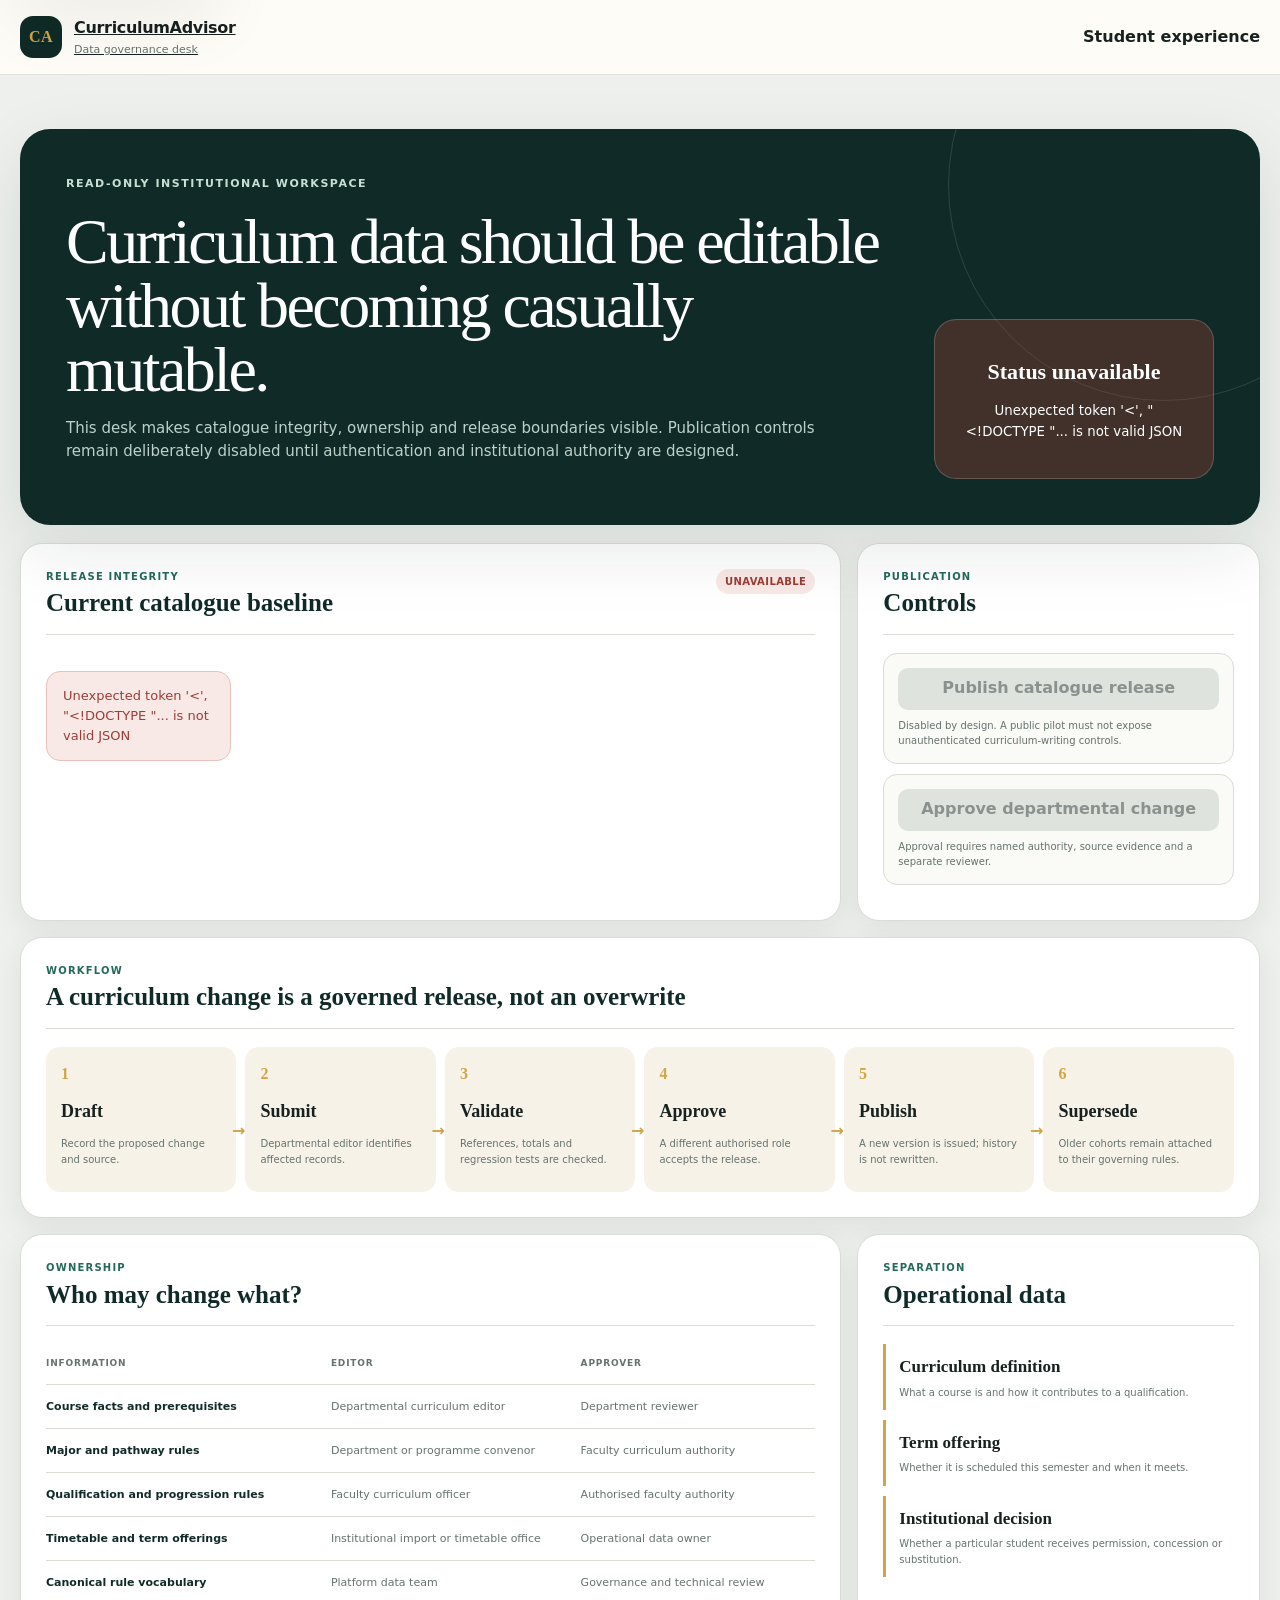
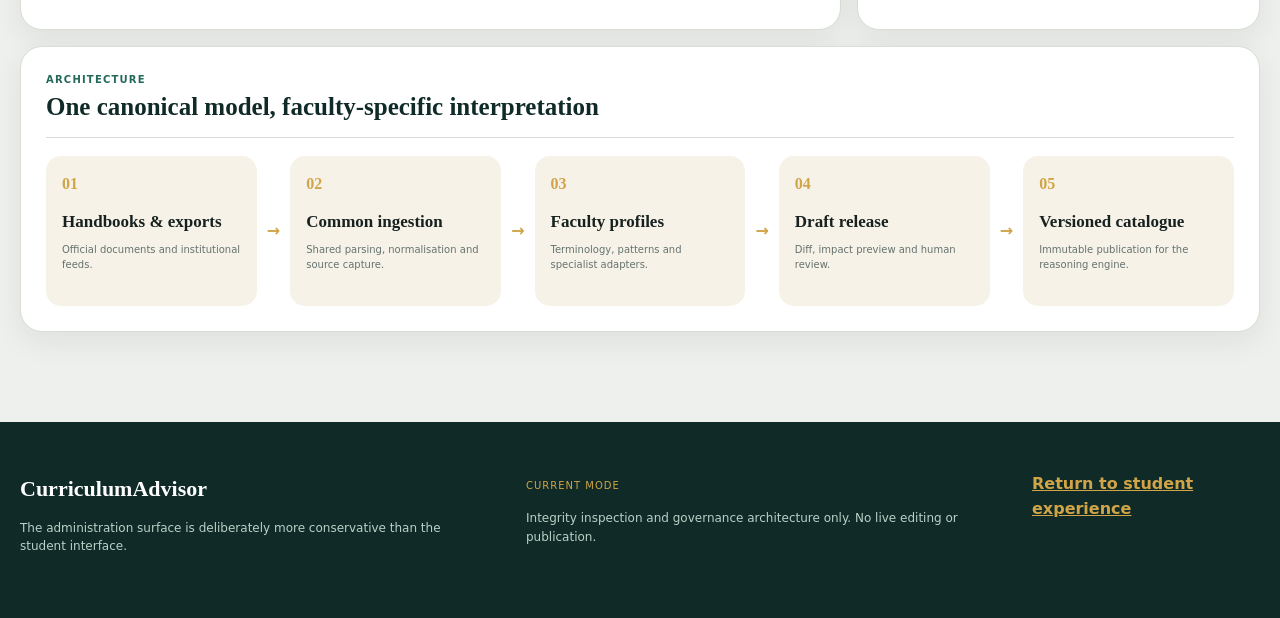
==== static/admin.html @ 403d2185 "Add CurriculumAdvisor redesign" ====
<!doctype html>
<html lang="en">
<head>
  <meta charset="utf-8">
  <meta name="viewport" content="width=device-width, initial-scale=1">
  <meta name="description" content="Read-only CurriculumAdvisor catalogue governance and release integrity desk.">
  <meta name="theme-color" content="#102b27">
  <title>CurriculumAdvisor · Data governance desk</title>
  <link rel="stylesheet" href="/static/app.css">
  <link rel="stylesheet" href="/static/admin.css">
  <script src="/static/admin.js" defer></script>
</head>
<body class="admin-body">
  <a class="skip-link" href="#adminMain">Skip to main content</a>
  <header class="site-header">
    <div class="shell header-inner">
      <a class="brand" href="/">
        <span class="brand-symbol" aria-hidden="true">CA</span>
        <span><strong>CurriculumAdvisor</strong><small>Data governance desk</small></span>
      </a>
      <nav class="header-actions"><a class="admin-link no-border" href="/">Student experience</a></nav>
    </div>
  </header>

  <main id="adminMain" class="admin-main shell">
    <section class="admin-hero">
      <div>
        <p class="kicker">Read-only institutional workspace</p>
        <h1>Curriculum data should be editable without becoming casually mutable.</h1>
        <p>This desk makes catalogue integrity, ownership and release boundaries visible. Publication controls remain deliberately disabled until authentication and institutional authority are designed.</p>
      </div>
      <div class="release-seal" id="releaseSeal"><span class="spinner large"></span><strong>Checking baseline</strong></div>
    </section>

    <section class="admin-grid">
      <article class="admin-card span-2">
        <div class="admin-card-heading"><div><span>Release integrity</span><h2>Current catalogue baseline</h2></div><span class="badge provisional" id="integrityBadge">Checking</span></div>
        <div id="releaseMetrics" class="release-metrics"><div class="admin-loading"><span class="spinner"></span> Verifying all catalogue files…</div></div>
        <div id="integrityDetail"></div>
      </article>

      <article class="admin-card">
        <div class="admin-card-heading"><div><span>Publication</span><h2>Controls</h2></div></div>
        <div class="disabled-control"><button type="button" disabled>Publish catalogue release</button><p>Disabled by design. A public pilot must not expose unauthenticated curriculum-writing controls.</p></div>
        <div class="disabled-control"><button type="button" disabled>Approve departmental change</button><p>Approval requires named authority, source evidence and a separate reviewer.</p></div>
      </article>

      <article class="admin-card span-3">
        <div class="admin-card-heading"><div><span>Workflow</span><h2>A curriculum change is a governed release, not an overwrite</h2></div></div>
        <ol class="release-flow" id="releaseFlow">
          <li><span>1</span><strong>Draft</strong><p>Record the proposed change and source.</p></li>
          <li><span>2</span><strong>Submit</strong><p>Departmental editor identifies affected records.</p></li>
          <li><span>3</span><strong>Validate</strong><p>References, totals and regression tests are checked.</p></li>
          <li><span>4</span><strong>Approve</strong><p>A different authorised role accepts the release.</p></li>
          <li><span>5</span><strong>Publish</strong><p>A new version is issued; history is not rewritten.</p></li>
          <li><span>6</span><strong>Supersede</strong><p>Older cohorts remain attached to their governing rules.</p></li>
        </ol>
      </article>

      <article class="admin-card span-2">
        <div class="admin-card-heading"><div><span>Ownership</span><h2>Who may change what?</h2></div></div>
        <div class="ownership-table" role="table" aria-label="Curriculum data ownership">
          <div class="ownership-row heading" role="row"><span>Information</span><span>Editor</span><span>Approver</span></div>
          <div class="ownership-row" role="row"><strong>Course facts and prerequisites</strong><span>Departmental curriculum editor</span><span>Department reviewer</span></div>
          <div class="ownership-row" role="row"><strong>Major and pathway rules</strong><span>Department or programme convenor</span><span>Faculty curriculum authority</span></div>
          <div class="ownership-row" role="row"><strong>Qualification and progression rules</strong><span>Faculty curriculum officer</span><span>Authorised faculty authority</span></div>
          <div class="ownership-row" role="row"><strong>Timetable and term offerings</strong><span>Institutional import or timetable office</span><span>Operational data owner</span></div>
          <div class="ownership-row" role="row"><strong>Canonical rule vocabulary</strong><span>Platform data team</span><span>Governance and technical review</span></div>
        </div>
      </article>

      <article class="admin-card">
        <div class="admin-card-heading"><div><span>Separation</span><h2>Operational data</h2></div></div>
        <div class="boundary-stack">
          <div><strong>Curriculum definition</strong><p>What a course is and how it contributes to a qualification.</p></div>
          <div><strong>Term offering</strong><p>Whether it is scheduled this semester and when it meets.</p></div>
          <div><strong>Institutional decision</strong><p>Whether a particular student receives permission, concession or substitution.</p></div>
        </div>
      </article>

      <article class="admin-card span-3">
        <div class="admin-card-heading"><div><span>Architecture</span><h2>One canonical model, faculty-specific interpretation</h2></div></div>
        <div class="architecture-line">
          <div><span>01</span><strong>Handbooks & exports</strong><p>Official documents and institutional feeds.</p></div><b>→</b>
          <div><span>02</span><strong>Common ingestion</strong><p>Shared parsing, normalisation and source capture.</p></div><b>→</b>
          <div><span>03</span><strong>Faculty profiles</strong><p>Terminology, patterns and specialist adapters.</p></div><b>→</b>
          <div><span>04</span><strong>Draft release</strong><p>Diff, impact preview and human review.</p></div><b>→</b>
          <div><span>05</span><strong>Versioned catalogue</strong><p>Immutable publication for the reasoning engine.</p></div>
        </div>
      </article>
    </section>
  </main>

  <footer class="site-footer"><div class="shell footer-grid"><div><strong>CurriculumAdvisor</strong><p>The administration surface is deliberately more conservative than the student interface.</p></div><div><span>Current mode</span><p>Integrity inspection and governance architecture only. No live editing or publication.</p></div><div><a href="/">Return to student experience</a></div></div></footer>
</body>
</html>
---- static/app.css ----
:root{
  --forest:#102b27;
  --forest-2:#17483d;
  --forest-3:#24695a;
  --cream:#f6f2e8;
  --paper:#fffdf8;
  --ink:#17211f;
  --muted:#65726e;
  --line:#d9ddd6;
  --line-dark:#bdc6bd;
  --gold:#d0a447;
  --gold-soft:#f3e8c8;
  --sage:#dcebe4;
  --blue:#2c6172;
  --blue-soft:#e6f0f3;
  --red:#9c3d36;
  --red-soft:#f8e9e6;
  --amber:#8b5b08;
  --amber-soft:#fbf0d7;
  --green:#206348;
  --green-soft:#e5f2eb;
  --shadow:0 24px 70px rgba(23,33,31,.10);
  --shadow-soft:0 10px 30px rgba(23,33,31,.07);
  --radius:22px;
  --radius-sm:14px;
  --serif:"Iowan Old Style","Palatino Linotype",Palatino,Georgia,serif;
  --sans:Inter,ui-sans-serif,system-ui,-apple-system,BlinkMacSystemFont,"Segoe UI",sans-serif;
}
*{box-sizing:border-box}
html{scroll-behavior:smooth}
body{margin:0;background:var(--paper);color:var(--ink);font-family:var(--sans);line-height:1.55;-webkit-font-smoothing:antialiased}
button,input,select{font:inherit}
button{color:inherit}
a{color:inherit}
.hidden{display:none!important}
.sr-only{position:absolute!important;width:1px!important;height:1px!important;padding:0!important;margin:-1px!important;overflow:hidden!important;clip:rect(0,0,0,0)!important;white-space:nowrap!important;border:0!important}
.skip-link{position:fixed;left:16px;top:-60px;z-index:200;background:white;padding:12px 16px;border-radius:10px;box-shadow:var(--shadow)}
.skip-link:focus{top:16px}
.shell{width:min(1240px,calc(100% - 40px));margin-inline:auto}
.site-header{position:sticky;top:0;z-index:80;background:rgba(255,253,248,.93);backdrop-filter:blur(18px);border-bottom:1px solid rgba(217,221,214,.82)}
.header-inner{min-height:74px;display:flex;align-items:center;justify-content:space-between;gap:24px}
.brand{display:flex;align-items:center;gap:12px;border:0;background:none;padding:0;text-align:left;cursor:pointer}
.brand-symbol{width:42px;height:42px;border-radius:13px;background:var(--forest);color:var(--gold);display:grid;place-items:center;font-family:var(--serif);font-weight:800;letter-spacing:.03em}
.brand strong{display:block;font-size:16px;letter-spacing:-.02em}.brand small{display:block;color:var(--muted);font-size:11px;margin-top:1px}
.header-actions{display:flex;align-items:center;gap:12px}.text-button{border:0;background:none;padding:8px 6px;font-weight:650;cursor:pointer}.text-button:hover{text-decoration:underline;text-underline-offset:4px}.admin-link{font-weight:700;text-decoration:none;border-left:1px solid var(--line);padding-left:16px}.admin-link:hover{color:var(--forest-3)}
.status-button{border:1px solid var(--line);background:white;border-radius:999px;padding:8px 12px;display:flex;align-items:center;gap:8px;font-size:12px;font-weight:700;cursor:pointer}.status-dot{width:8px;height:8px;border-radius:50%;background:var(--amber);box-shadow:0 0 0 4px var(--amber-soft)}.status-button.ready .status-dot{background:var(--green);box-shadow:0 0 0 4px var(--green-soft)}.status-button.failed .status-dot{background:var(--red);box-shadow:0 0 0 4px var(--red-soft)}
.hero-grid{display:grid;grid-template-columns:minmax(0,1.25fr) minmax(340px,.75fr);gap:64px;align-items:center;padding-top:88px;padding-bottom:92px}
.kicker{text-transform:uppercase;letter-spacing:.14em;font-size:11px;font-weight:800;color:#c9dfd6;margin:0 0 18px}.kicker.dark{color:var(--forest-3)}
.hero-copy h1{font-family:var(--serif);font-size:clamp(48px,6.1vw,82px);font-weight:500;line-height:.98;letter-spacing:-.045em;margin:0;max-width:850px;color:var(--forest)}
.hero-lead{font-size:19px;line-height:1.65;color:#46534f;max-width:760px;margin:30px 0 0}
.hero-actions{display:flex;align-items:center;gap:14px;margin-top:34px;flex-wrap:wrap}.primary-action,.secondary-action{display:inline-flex;align-items:center;justify-content:center;min-height:48px;border-radius:999px;padding:0 22px;font-weight:760;text-decoration:none;cursor:pointer;transition:transform .18s ease,box-shadow .18s ease,background .18s ease}.primary-action{border:1px solid var(--forest);background:var(--forest);color:white;box-shadow:0 12px 30px rgba(16,43,39,.16)}.primary-action:hover{background:var(--forest-2);transform:translateY(-1px)}.primary-action:disabled{opacity:.45;cursor:not-allowed;transform:none}.secondary-action{border:1px solid var(--line-dark);background:transparent}.secondary-action:hover{background:white;box-shadow:var(--shadow-soft)}.button{min-height:44px}.compact{min-height:38px;padding-inline:16px;font-size:13px}
.privacy-line{display:flex;gap:10px;align-items:center;color:var(--muted);font-size:13px;margin-top:24px}
.hero-argument{background:var(--forest);color:white;border-radius:32px;padding:34px;box-shadow:0 30px 80px rgba(16,43,39,.20);position:relative;overflow:hidden}.hero-argument:after{content:"";position:absolute;width:220px;height:220px;border:1px solid rgba(255,255,255,.12);border-radius:50%;right:-100px;top:-90px}.argument-label{font-size:11px;text-transform:uppercase;letter-spacing:.15em;color:#a9c7bd;font-weight:800;margin:0 0 8px}.decision-lenses{list-style:none;padding:0;margin:0}.decision-lenses li{display:grid;grid-template-columns:42px 1fr;gap:16px;padding:23px 0;border-top:1px solid rgba(255,255,255,.13)}.decision-lenses li:first-child{border-top:0}.decision-lenses>li>span{font-family:var(--serif);font-size:19px;color:var(--gold)}.decision-lenses strong{font-family:var(--serif);font-size:23px;font-weight:500}.decision-lenses p{margin:5px 0 0;color:#bdd0ca;font-size:14px}
.trust-band{background:var(--cream);border-block:1px solid #e5dfd1}.trust-grid{display:grid;grid-template-columns:repeat(3,1fr)}.trust-grid article{padding:30px 32px;border-left:1px solid #ddd5c4}.trust-grid article:first-child{border-left:0}.trust-grid span{display:block;color:var(--forest-3);font-size:10px;text-transform:uppercase;letter-spacing:.13em;font-weight:850}.trust-grid strong{display:block;margin-top:7px;font-family:var(--serif);font-size:20px;font-weight:600}.trust-grid p{color:var(--muted);font-size:13px;margin:7px 0 0}
.faculty-section{padding-top:96px;padding-bottom:100px}.section-heading{display:grid;grid-template-columns:1.1fr .65fr;gap:60px;align-items:end;margin-bottom:38px}.section-heading h2,.principle-copy h2{font-family:var(--serif);font-size:clamp(36px,4.2vw,58px);line-height:1.08;letter-spacing:-.035em;font-weight:500;margin:0;color:var(--forest)}.section-heading>p{color:var(--muted);font-size:16px;margin:0 0 5px}
.faculty-grid{display:grid;grid-template-columns:repeat(3,1fr);gap:16px}.faculty-card{min-height:250px;border:1px solid var(--line);background:white;border-radius:var(--radius);padding:26px;text-align:left;display:flex;flex-direction:column;justify-content:space-between;cursor:pointer;transition:transform .2s ease,border-color .2s ease,box-shadow .2s ease;position:relative;overflow:hidden}.faculty-card:hover{transform:translateY(-4px);border-color:#a9b8ad;box-shadow:var(--shadow)}.faculty-card:after{content:"↗";position:absolute;right:24px;top:22px;color:var(--forest-3);font-size:18px}.faculty-index{font-family:var(--serif);font-size:14px;color:var(--gold);font-weight:700}.faculty-card h3{font-family:var(--serif);font-size:27px;line-height:1.05;font-weight:550;margin:40px 0 10px;color:var(--forest);max-width:85%}.faculty-card p{color:var(--muted);font-size:13px;margin:0}.faculty-meta{display:flex;gap:8px;align-items:center;margin-top:22px}.mini-badge{background:var(--sage);color:var(--forest-2);padding:5px 8px;border-radius:999px;font-size:10px;text-transform:uppercase;letter-spacing:.07em;font-weight:800}.loading-card{grid-column:1/-1;min-height:180px;display:flex;align-items:center;justify-content:center;gap:12px;border:1px dashed var(--line-dark);border-radius:var(--radius);color:var(--muted)}
.principle-section{border-top:1px solid var(--line);padding:80px 0 100px;display:grid;grid-template-columns:1.25fr .6fr;gap:80px;align-items:end}.principle-section>p{font-size:17px;color:var(--muted);margin:0}
.workspace-view{background:#f2f1eb;min-height:calc(100vh - 74px);padding:36px 0 72px}.workspace-shell{display:grid;grid-template-columns:300px minmax(0,1fr);gap:24px;align-items:start}.route-rail,.workspace-panel,.report-panel{background:white;border:1px solid var(--line);border-radius:26px;box-shadow:var(--shadow-soft)}.route-rail{padding:24px;position:sticky;top:98px}.back-link{border:0;background:none;padding:0;color:var(--forest-3);font-weight:750;cursor:pointer}.back-link:hover{text-decoration:underline;text-underline-offset:4px}.rail-faculty{display:flex;align-items:center;gap:12px;padding:24px 0;border-bottom:1px solid var(--line)}.rail-code{width:46px;height:46px;border-radius:14px;background:var(--forest);color:var(--gold);display:grid;place-items:center;font-size:11px;font-weight:850}.rail-faculty small{display:block;color:var(--muted);font-size:10px;text-transform:uppercase;letter-spacing:.1em}.rail-faculty strong{font-family:var(--serif);font-size:19px}.step-list{list-style:none;padding:22px 0;margin:0}.step-list li{display:grid;grid-template-columns:34px 1fr;gap:12px;position:relative;padding:10px 0 20px;color:#89928f}.step-list li:not(:last-child):after{content:"";position:absolute;left:16px;top:43px;bottom:-2px;width:1px;background:var(--line)}.step-list li>span{width:34px;height:34px;border:1px solid var(--line-dark);border-radius:50%;display:grid;place-items:center;font-size:12px;font-weight:800;background:white;position:relative;z-index:1}.step-list strong{display:block;font-size:13px}.step-list small{font-size:11px}.step-list li.active{color:var(--forest)}.step-list li.active>span{background:var(--forest);border-color:var(--forest);color:white}.step-list li.complete{color:var(--green)}.step-list li.complete>span{background:var(--green-soft);border-color:#a8ccb9;color:var(--green)}.rail-note{background:var(--cream);border-radius:16px;padding:16px}.rail-note strong{font-family:var(--serif);font-size:16px}.rail-note p{font-size:11px;color:var(--muted);margin:7px 0 0}
.workspace-panel,.report-panel{padding:38px;min-height:680px}.workspace-heading{display:flex;justify-content:space-between;gap:20px;align-items:start;border-bottom:1px solid var(--line);padding-bottom:28px;margin-bottom:32px}.workspace-heading h1{font-family:var(--serif);font-size:clamp(34px,4vw,50px);line-height:1.05;font-weight:500;letter-spacing:-.035em;margin:0;color:var(--forest);max-width:700px}.route-summary-button{border:1px solid var(--line);background:white;border-radius:999px;padding:9px 14px;font-size:12px;font-weight:750;cursor:pointer}.route-summary-button:hover{background:var(--cream)}
.field-grid{display:grid;grid-template-columns:repeat(2,minmax(0,1fr));gap:18px}.field{display:flex;flex-direction:column;gap:7px}.field-wide{grid-column:1/-1}.field>span{font-weight:750;font-size:13px}.field em{font-style:normal;color:var(--muted);font-weight:500}.field select,.field input{width:100%;min-height:50px;border:1px solid var(--line-dark);background:white;border-radius:12px;padding:0 14px;color:var(--ink);outline:none}.field select:focus,.field input:focus{border-color:var(--forest-3);box-shadow:0 0 0 4px rgba(36,105,90,.10)}.field small{color:var(--muted);font-size:11px}.programme-preview{margin-top:24px;border:1px solid var(--line);border-radius:20px;padding:22px;background:#fbfbf8}.empty-state{display:flex;gap:16px;align-items:center;color:var(--muted)}.empty-symbol{width:48px;height:48px;border-radius:14px;background:var(--sage);color:var(--forest);display:grid;place-items:center;font-size:22px}.empty-state strong{color:var(--ink)}.empty-state p{margin:4px 0 0;font-size:13px}.programme-card-head{display:flex;justify-content:space-between;gap:20px}.programme-card-head h3{font-family:var(--serif);font-size:26px;font-weight:550;margin:0;color:var(--forest)}.programme-card-head p{margin:6px 0 0;color:var(--muted);font-size:13px}.badge{display:inline-flex;align-items:center;justify-content:center;border-radius:999px;padding:5px 9px;font-size:10px;font-weight:850;letter-spacing:.04em;text-transform:uppercase;white-space:nowrap}.badge.verified,.badge.complete,.badge.eligible{background:var(--green-soft);color:var(--green)}.badge.provisional,.badge.requires_verification,.badge.unverified{background:var(--amber-soft);color:var(--amber)}.badge.not_eligible,.badge.incomplete,.badge.conflict,.badge.missing{background:var(--red-soft);color:var(--red)}.programme-metrics{display:grid;grid-template-columns:repeat(4,1fr);gap:10px;margin-top:20px}.programme-metrics div{border-left:2px solid var(--gold);padding-left:11px}.programme-metrics strong{display:block;font-size:17px}.programme-metrics span{font-size:10px;color:var(--muted)}.programme-notes{display:grid;grid-template-columns:repeat(3,1fr);gap:12px;margin-top:20px}.programme-notes article{background:white;border:1px solid var(--line);border-radius:14px;padding:14px}.programme-notes strong{display:block;font-size:11px;text-transform:uppercase;letter-spacing:.08em;color:var(--forest-3)}.programme-notes p{font-size:11px;color:var(--muted);margin:6px 0 0}.step-actions{display:flex;justify-content:space-between;align-items:center;gap:14px;margin-top:32px;padding-top:24px;border-top:1px solid var(--line)}
.intent-intro h2,.evidence-grid h2{font-family:var(--serif);font-size:32px;font-weight:500;margin:0;color:var(--forest)}.intent-intro p,.evidence-grid>div>p{color:var(--muted);margin:8px 0 24px}.message{border-radius:14px;padding:14px 16px;font-size:13px;margin:18px 0}.message.error{background:var(--red-soft);color:var(--red);border:1px solid #e9c2bc}.message.neutral{background:var(--blue-soft);color:var(--blue);border:1px solid #c6dce3}.message.success{background:var(--green-soft);color:var(--green);border:1px solid #bddcca}
.evidence-grid{display:grid;grid-template-columns:1fr .9fr;gap:36px;align-items:center}.evidence-rules{padding-left:19px;color:var(--muted);font-size:13px}.evidence-rules li{margin:7px 0}.upload-card{min-height:285px;border:1.5px dashed #9db4aa;border-radius:22px;background:#f8fbf8;display:flex;flex-direction:column;align-items:center;justify-content:center;text-align:center;padding:24px;cursor:pointer;transition:border-color .18s ease,background .18s ease,transform .18s ease}.upload-card:hover,.upload-card.drag{border-color:var(--forest-3);background:var(--sage);transform:translateY(-2px)}.upload-card input{position:absolute;width:1px;height:1px;opacity:0;pointer-events:none}.upload-mark{width:58px;height:58px;border-radius:18px;background:var(--forest);color:white;display:grid;place-items:center;font-size:26px;margin-bottom:18px}.upload-card strong{font-family:var(--serif);font-size:23px}.upload-card p{color:var(--muted);margin:4px 0 16px}.upload-card span{font-size:11px;color:var(--forest-3);font-weight:750;max-width:100%;overflow-wrap:anywhere}.analysis-progress{display:flex;align-items:center;gap:16px;background:var(--cream);border-radius:16px;padding:18px;margin-top:20px}.analysis-progress strong{display:block}.analysis-progress p{margin:3px 0 0;color:var(--muted);font-size:12px}.spinner{width:18px;height:18px;border-radius:50%;border:2px solid var(--line);border-top-color:var(--forest-3);display:inline-block;animation:spin .8s linear infinite}.spinner.large{width:30px;height:30px;border-width:3px}@keyframes spin{to{transform:rotate(360deg)}}
.report-panel{min-width:0}.report-toolbar{display:flex;justify-content:space-between;align-items:center;border-bottom:1px solid var(--line);padding-bottom:18px;margin-bottom:24px}.report-toolbar>div{display:flex;gap:10px;align-items:center}.report-hero{border-radius:24px;background:var(--forest);color:white;padding:34px;display:grid;grid-template-columns:1fr auto;gap:24px;align-items:end;position:relative;overflow:hidden}.report-hero:after{content:"";position:absolute;width:260px;height:260px;border:1px solid rgba(255,255,255,.11);border-radius:50%;right:-95px;top:-130px}.report-hero .badge{position:relative;z-index:1}.report-hero h1{font-family:var(--serif);font-size:clamp(38px,5vw,62px);font-weight:500;line-height:1;letter-spacing:-.04em;margin:18px 0 9px;position:relative;z-index:1}.report-hero p{color:#bed2ca;margin:0;position:relative;z-index:1}.report-score{text-align:right;position:relative;z-index:1}.report-score strong{font-family:var(--serif);font-size:52px;font-weight:500;color:var(--gold)}.report-score span{display:block;color:#bed2ca;font-size:11px;text-transform:uppercase;letter-spacing:.1em}.decision-grid{display:grid;grid-template-columns:repeat(3,1fr);gap:14px;margin:18px 0}.decision-card{border:1px solid var(--line);border-radius:18px;padding:20px;background:#fff}.decision-card>span{font-size:10px;text-transform:uppercase;letter-spacing:.12em;color:var(--forest-3);font-weight:850}.decision-card h2{font-family:var(--serif);font-size:23px;font-weight:550;line-height:1.1;margin:8px 0}.decision-card p{font-size:12px;color:var(--muted);margin:0}.decision-card.alert{background:var(--red-soft);border-color:#ebc9c4}.decision-card.caution{background:var(--amber-soft);border-color:#ead6a8}.decision-card.good{background:var(--green-soft);border-color:#c6dfd1}
.report-tabs{display:flex;gap:5px;overflow:auto;border-bottom:1px solid var(--line);margin-top:30px}.report-tab{border:0;background:none;padding:13px 15px;font-size:12px;font-weight:780;color:var(--muted);border-bottom:2px solid transparent;cursor:pointer;white-space:nowrap}.report-tab.active{color:var(--forest);border-bottom-color:var(--forest)}.report-section{padding:28px 0}.report-section-heading{display:flex;justify-content:space-between;align-items:end;gap:20px;margin-bottom:18px}.report-section-heading h2{font-family:var(--serif);font-size:31px;font-weight:500;margin:0;color:var(--forest)}.report-section-heading p{font-size:12px;color:var(--muted);max-width:430px;margin:0}.metric-grid{display:grid;grid-template-columns:repeat(4,1fr);gap:12px}.metric-card{border:1px solid var(--line);border-radius:17px;padding:18px}.metric-card strong{font-family:var(--serif);font-size:33px;font-weight:500;color:var(--forest)}.metric-card span{display:block;color:var(--muted);font-size:11px;margin-top:3px}.requirement-list{display:grid;gap:10px}.requirement-card{display:grid;grid-template-columns:40px minmax(0,1fr) auto;gap:14px;align-items:start;border:1px solid var(--line);border-radius:16px;padding:17px;background:white}.requirement-icon{width:36px;height:36px;border-radius:12px;background:var(--red-soft);color:var(--red);display:grid;place-items:center;font-weight:850}.requirement-card.complete .requirement-icon{background:var(--green-soft);color:var(--green)}.requirement-card h3{font-size:14px;margin:0}.requirement-card p{font-size:11px;color:var(--muted);margin:4px 0 9px}.progress-track{height:5px;background:#edf0ec;border-radius:999px;overflow:hidden}.progress-track i{display:block;height:100%;background:var(--forest-3);border-radius:999px}.major-grid,.course-grid{display:grid;grid-template-columns:repeat(2,minmax(0,1fr));gap:12px}.major-card,.course-card,.evidence-card{border:1px solid var(--line);border-radius:17px;padding:18px}.major-card-head,.course-card-head{display:flex;justify-content:space-between;gap:12px;align-items:start}.major-card h3,.course-card h3{font-family:var(--serif);font-size:21px;font-weight:550;margin:0;color:var(--forest)}.major-card ul{padding-left:17px;font-size:11px;color:var(--muted)}.course-code{font-weight:850;letter-spacing:.03em;color:var(--forest-3);font-size:12px}.course-card p{font-size:11px;color:var(--muted);margin:7px 0}.course-meta{display:flex;gap:7px;flex-wrap:wrap;margin-top:11px}.course-meta span{background:var(--cream);border-radius:999px;padding:5px 8px;font-size:10px}.filter-bar{display:grid;grid-template-columns:1fr 160px;gap:10px;margin-bottom:16px}.filter-bar input,.filter-bar select{min-height:43px;border:1px solid var(--line-dark);border-radius:11px;padding:0 12px;background:white}.notice-stack{display:grid;gap:10px}.notice-row{border-left:3px solid var(--amber);background:var(--amber-soft);padding:13px 15px;border-radius:0 12px 12px 0;font-size:12px;color:#65480d}.notice-row.info{border-color:var(--blue);background:var(--blue-soft);color:var(--blue)}.evidence-grid-report{display:grid;grid-template-columns:repeat(2,1fr);gap:12px}.evidence-card>span{font-size:10px;text-transform:uppercase;letter-spacing:.1em;color:var(--forest-3);font-weight:850}.evidence-card h3{font-family:var(--serif);font-size:20px;font-weight:550;margin:7px 0}.evidence-card p{font-size:11px;color:var(--muted)}.empty-report{border:1px dashed var(--line-dark);border-radius:16px;padding:30px;text-align:center;color:var(--muted)}
.modal{width:min(860px,calc(100% - 30px));border:0;border-radius:26px;padding:0;box-shadow:0 40px 100px rgba(0,0,0,.26);background:white}.modal::backdrop{background:rgba(8,25,22,.68);backdrop-filter:blur(4px)}.modal-shell{padding:34px;position:relative}.modal-shell h2{font-family:var(--serif);font-size:38px;font-weight:500;line-height:1.05;color:var(--forest);margin:0 0 24px}.modal-close{position:absolute;right:20px;top:18px;border:0;background:var(--cream);width:36px;height:36px;border-radius:50%;font-size:22px;cursor:pointer}.method-grid{display:grid;grid-template-columns:repeat(2,1fr);gap:12px}.method-grid article{border:1px solid var(--line);border-radius:16px;padding:18px}.method-grid span{color:var(--gold);font-family:var(--serif);font-weight:800}.method-grid strong{display:block;font-family:var(--serif);font-size:20px;margin-top:13px}.method-grid p{font-size:12px;color:var(--muted)}.trust-boundary-list{margin-top:18px;background:var(--cream);border-radius:16px;padding:18px}.trust-boundary-list div{display:flex;gap:10px;font-size:12px;padding:8px 0;border-top:1px solid #ded8ca}.trust-boundary-list div:first-child{border-top:0}.small-modal{width:min(560px,calc(100% - 30px))}.status-dialog-body{display:grid;gap:10px}.status-faculty{display:flex;justify-content:space-between;border-bottom:1px solid var(--line);padding:10px 0;font-size:12px}.status-faculty strong{color:var(--green)}
.site-footer{background:var(--forest);color:white;padding:50px 0}.footer-grid{display:grid;grid-template-columns:1fr 1fr .5fr;gap:50px}.footer-grid strong{font-family:var(--serif);font-size:22px;font-weight:550}.footer-grid p{font-size:12px;color:#bad0c8}.footer-grid span{font-size:10px;text-transform:uppercase;letter-spacing:.1em;color:var(--gold)}.footer-grid a{color:var(--gold);font-weight:750}
@media(max-width:1020px){.hero-grid{grid-template-columns:1fr;gap:36px}.hero-argument{max-width:720px}.faculty-grid{grid-template-columns:repeat(2,1fr)}.workspace-shell{grid-template-columns:1fr}.route-rail{position:static}.step-list{display:grid;grid-template-columns:repeat(4,1fr);gap:8px}.step-list li{display:block;padding:0}.step-list li:after{display:none}.step-list li>span{margin-bottom:7px}.rail-note{display:none}.decision-grid{grid-template-columns:1fr}.metric-grid{grid-template-columns:repeat(2,1fr)}}
@media(max-width:720px){.shell{width:min(100% - 24px,1240px)}.header-actions .text-button,.admin-link{display:none}.hero-grid{padding-top:55px;padding-bottom:60px}.hero-copy h1{font-size:47px}.hero-lead{font-size:16px}.trust-grid{grid-template-columns:1fr}.trust-grid article{border-left:0;border-top:1px solid #ddd5c4;padding-inline:0}.trust-grid article:first-child{border-top:0}.faculty-section{padding-block:65px}.section-heading,.principle-section{grid-template-columns:1fr;gap:24px}.faculty-grid{grid-template-columns:1fr}.workspace-view{padding-top:14px}.workspace-shell{width:100%}.route-rail,.workspace-panel,.report-panel{border-radius:0;border-inline:0}.route-rail{padding:18px 16px}.rail-faculty{padding:15px 0}.step-list{grid-template-columns:repeat(4,minmax(70px,1fr));overflow:auto}.step-list small{display:none}.workspace-panel,.report-panel{padding:24px 16px;min-height:0}.workspace-heading{display:block}.route-summary-button{margin-top:16px}.field-grid,.evidence-grid,.programme-notes,.method-grid,.major-grid,.course-grid,.evidence-grid-report{grid-template-columns:1fr}.programme-metrics{grid-template-columns:repeat(2,1fr)}.step-actions{align-items:stretch}.step-actions .button{flex:1}.report-hero{grid-template-columns:1fr}.report-score{text-align:left}.metric-grid{grid-template-columns:repeat(2,1fr)}.requirement-card{grid-template-columns:36px 1fr}.requirement-card>.badge{grid-column:2;justify-self:start}.filter-bar{grid-template-columns:1fr}.footer-grid{grid-template-columns:1fr;gap:20px}.modal-shell{padding:28px 20px}.modal-shell h2{font-size:31px}}
@media print{.site-header,.site-footer,.route-rail,.report-toolbar,.report-tabs{display:none!important}.workspace-view{background:white;padding:0}.workspace-shell{display:block;width:100%}.report-panel{border:0;box-shadow:none;padding:0}.report-section{display:block!important}.report-hero{print-color-adjust:exact;-webkit-print-color-adjust:exact}.badge,.decision-card,.notice-row{print-color-adjust:exact;-webkit-print-color-adjust:exact}}
---- static/admin.css ----
.admin-body{background:#edf0ec}.admin-main{padding:54px 0 90px}.no-border{border-left:0}.admin-hero{background:var(--forest);color:white;border-radius:30px;padding:46px;display:grid;grid-template-columns:1fr 280px;gap:40px;align-items:end;box-shadow:var(--shadow);position:relative;overflow:hidden}.admin-hero:after{content:"";position:absolute;right:-120px;top:-160px;width:430px;height:430px;border:1px solid rgba(255,255,255,.12);border-radius:50%}.admin-hero h1{font-family:var(--serif);font-size:clamp(43px,5vw,68px);font-weight:500;line-height:1;letter-spacing:-.04em;margin:0;max-width:900px}.admin-hero p:last-child{max-width:760px;color:#bdd1ca;font-size:15px}.release-seal{position:relative;z-index:1;border:1px solid rgba(255,255,255,.19);background:rgba(255,255,255,.07);border-radius:22px;padding:24px;min-height:160px;display:flex;flex-direction:column;align-items:center;justify-content:center;text-align:center;gap:12px}.release-seal strong{font-family:var(--serif);font-size:22px}.release-seal.ok{background:rgba(32,99,72,.42)}.release-seal.bad{background:rgba(156,61,54,.36)}
.admin-grid{display:grid;grid-template-columns:repeat(3,minmax(0,1fr));gap:16px;margin-top:18px}.admin-card{background:white;border:1px solid var(--line);border-radius:22px;padding:25px;box-shadow:var(--shadow-soft);min-width:0}.span-2{grid-column:span 2}.span-3{grid-column:1/-1}.admin-card-heading{display:flex;justify-content:space-between;align-items:start;gap:15px;border-bottom:1px solid var(--line);padding-bottom:17px;margin-bottom:18px}.admin-card-heading span:first-child{display:block;font-size:10px;text-transform:uppercase;letter-spacing:.12em;color:var(--forest-3);font-weight:850}.admin-card-heading h2{font-family:var(--serif);font-weight:550;font-size:25px;line-height:1.1;margin:5px 0 0;color:var(--forest)}.release-metrics{display:grid;grid-template-columns:repeat(4,1fr);gap:10px}.release-metric{background:var(--cream);border-radius:14px;padding:15px}.release-metric strong{display:block;font-family:var(--serif);font-size:24px;font-weight:550;color:var(--forest);overflow-wrap:anywhere}.release-metric span{font-size:10px;color:var(--muted)}.admin-loading{grid-column:1/-1;display:flex;align-items:center;gap:10px;color:var(--muted);padding:20px}.integrity-list{margin-top:16px;display:grid;gap:7px}.integrity-list div{display:flex;justify-content:space-between;gap:20px;font-size:12px;border-bottom:1px solid var(--line);padding:9px 0}.integrity-list strong.ok{color:var(--green)}.integrity-list strong.bad{color:var(--red)}
.disabled-control{border:1px solid var(--line);background:#fafaf7;border-radius:14px;padding:14px;margin-bottom:10px}.disabled-control button{width:100%;min-height:42px;border:0;border-radius:10px;background:#dfe3de;color:#8a928f;font-weight:800;cursor:not-allowed}.disabled-control p{font-size:10px;color:var(--muted);margin:8px 0 0}.release-flow{list-style:none;padding:0;margin:0;display:grid;grid-template-columns:repeat(6,1fr);gap:9px}.release-flow li{position:relative;background:var(--cream);border-radius:14px;padding:15px;min-height:142px}.release-flow li:not(:last-child):after{content:"→";position:absolute;right:-9px;top:50%;z-index:2;color:var(--gold);font-weight:900}.release-flow span{font-family:var(--serif);color:var(--gold);font-weight:800}.release-flow strong{display:block;font-family:var(--serif);font-size:18px;margin-top:12px}.release-flow p{font-size:10px;color:var(--muted)}
.ownership-table{display:grid}.ownership-row{display:grid;grid-template-columns:1.15fr 1fr 1fr;gap:15px;padding:13px 0;border-top:1px solid var(--line);font-size:11px}.ownership-row.heading{border-top:0;color:var(--muted);text-transform:uppercase;letter-spacing:.09em;font-size:9px;font-weight:850}.ownership-row strong{color:var(--forest)}.ownership-row span{color:var(--muted)}.boundary-stack{display:grid;gap:10px}.boundary-stack div{border-left:3px solid var(--gold);padding:10px 0 10px 13px}.boundary-stack strong{font-family:var(--serif);font-size:17px}.boundary-stack p{font-size:10px;color:var(--muted);margin:4px 0 0}.architecture-line{display:grid;grid-template-columns:1fr auto 1fr auto 1fr auto 1fr auto 1fr;gap:10px;align-items:center}.architecture-line>div{background:var(--cream);border-radius:15px;padding:16px;min-height:150px}.architecture-line>div>span{font-family:var(--serif);color:var(--gold);font-weight:800}.architecture-line strong{display:block;font-family:var(--serif);font-size:17px;line-height:1.1;margin-top:16px}.architecture-line p{font-size:10px;color:var(--muted)}.architecture-line>b{color:var(--gold)}
@media(max-width:1000px){.admin-hero{grid-template-columns:1fr}.release-seal{min-height:110px}.admin-grid{grid-template-columns:1fr}.span-2,.span-3{grid-column:auto}.release-flow{grid-template-columns:repeat(3,1fr)}.architecture-line{grid-template-columns:1fr}.architecture-line>b{transform:rotate(90deg);text-align:center}}
@media(max-width:650px){.admin-main{padding-top:18px}.admin-hero{border-radius:20px;padding:28px 20px}.admin-hero h1{font-size:42px}.release-metrics,.release-flow{grid-template-columns:repeat(2,1fr)}.ownership-row{grid-template-columns:1fr}.ownership-row.heading{display:none}.admin-card{padding:20px}.architecture-line>div{min-height:0}}
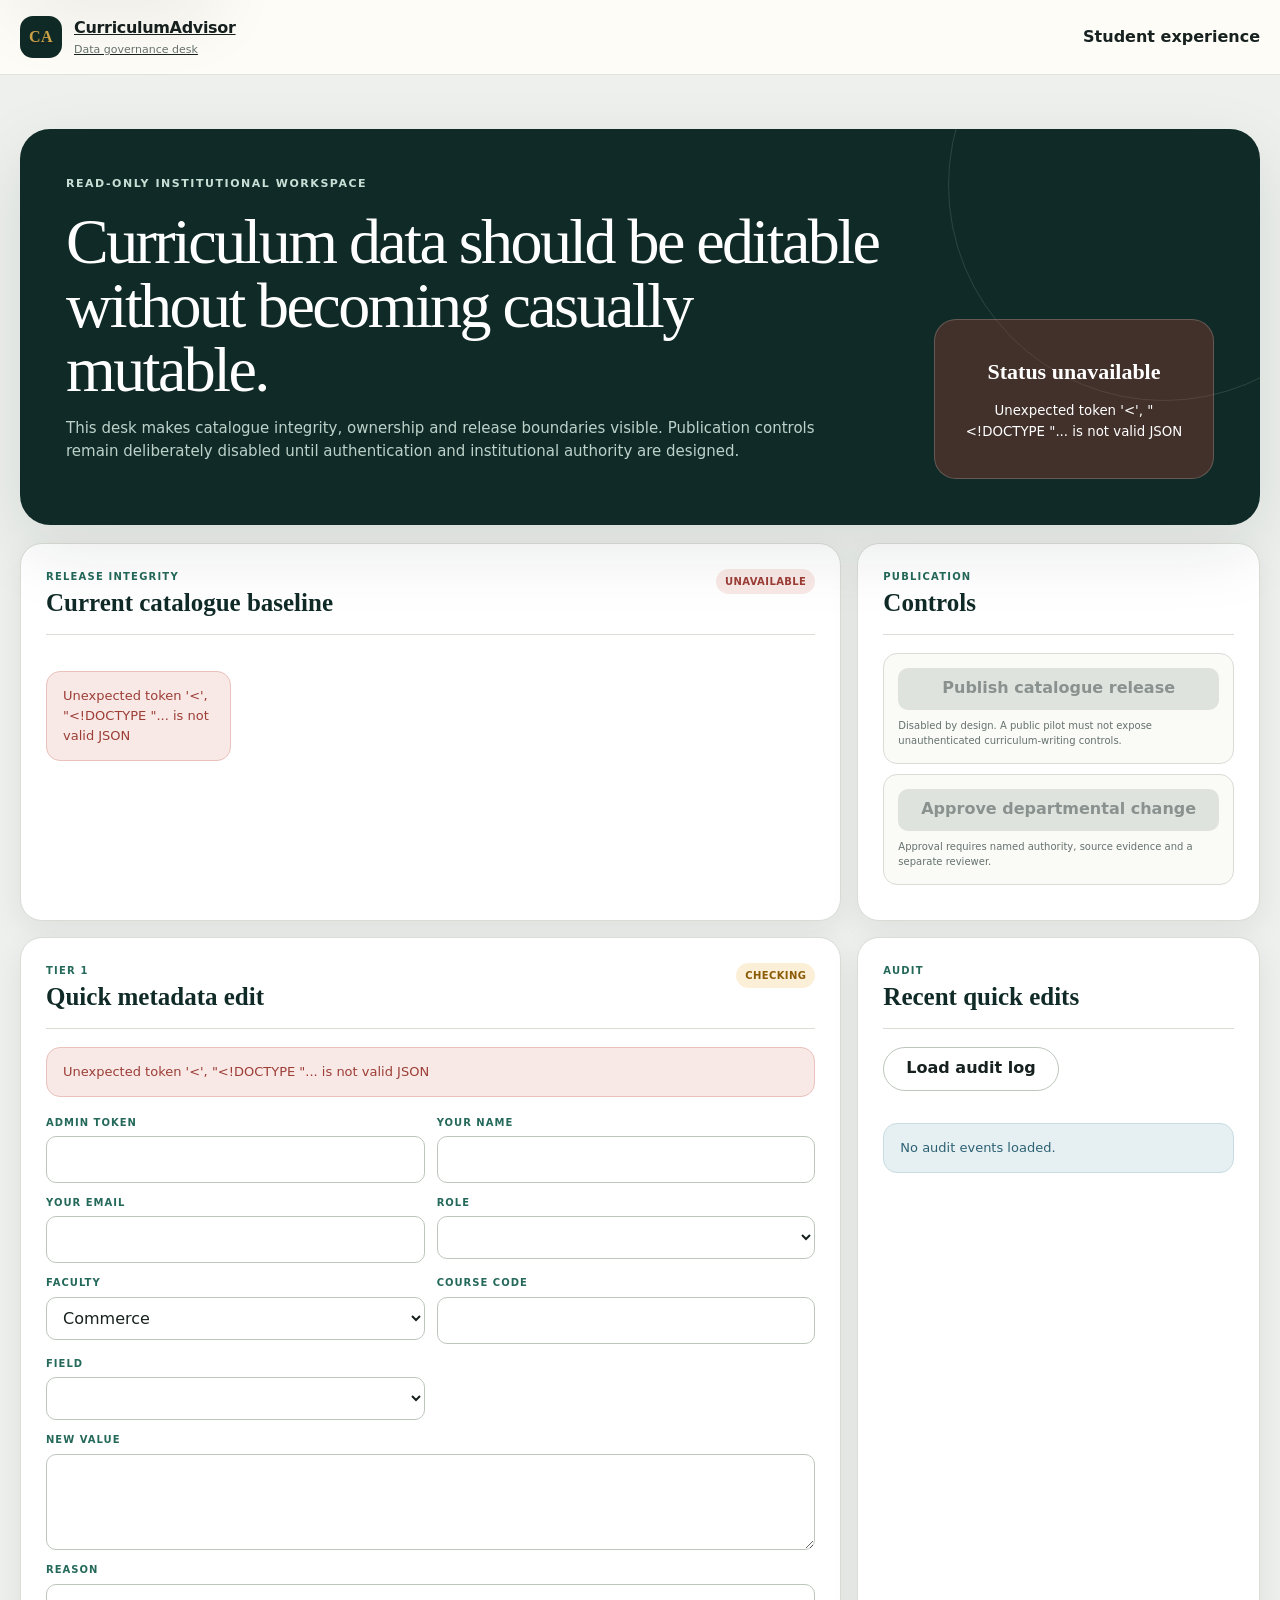
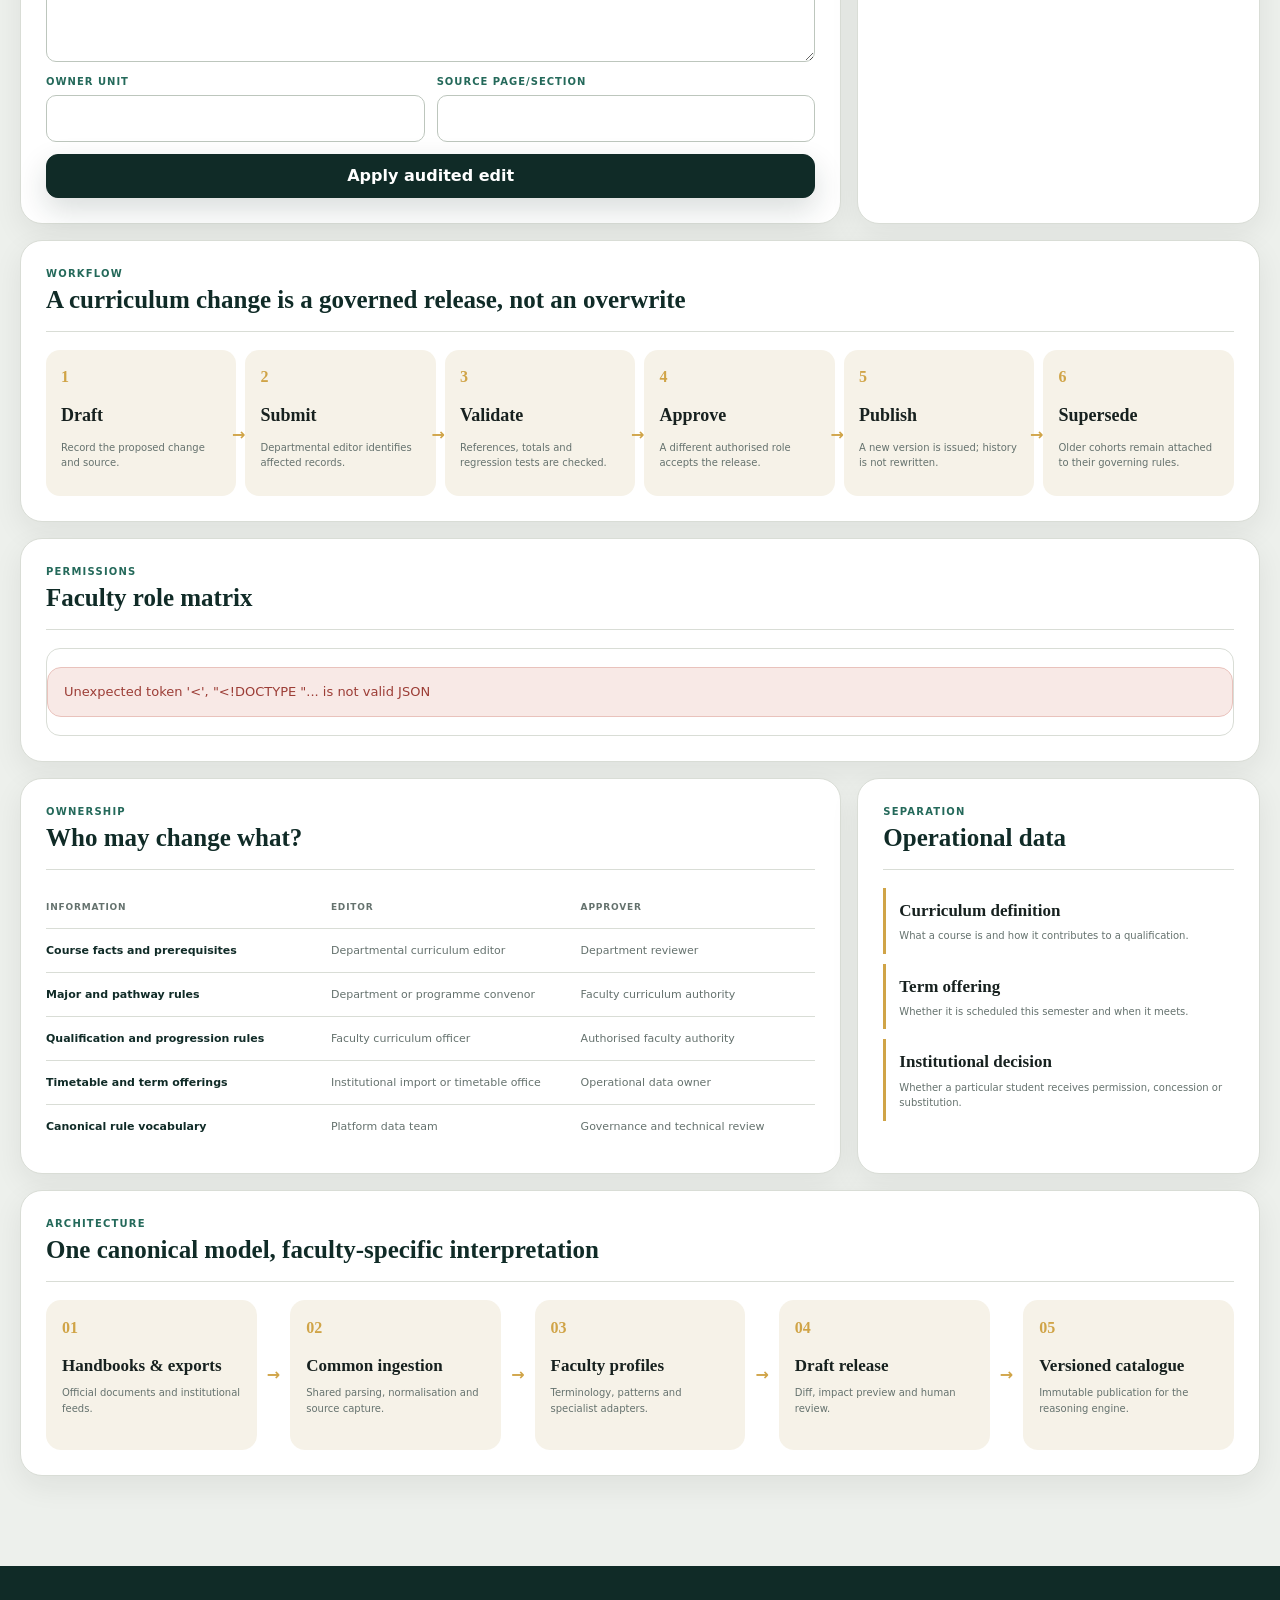
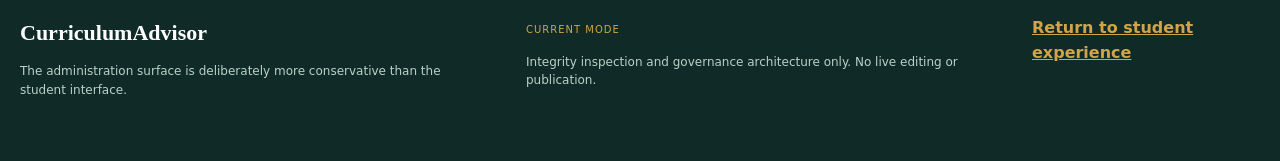
==== commit a21608a5: "Update" ====
--- a/static/admin.html
+++ b/static/admin.html
@@ -45,6 +45,39 @@
         <div class="disabled-control"><button type="button" disabled>Approve departmental change</button><p>Approval requires named authority, source evidence and a separate reviewer.</p></div>
       </article>
 
+      <article class="admin-card span-2">
+        <div class="admin-card-heading"><div><span>Tier 1</span><h2>Quick metadata edit</h2></div><span class="badge provisional" id="writeStateBadge">Checking</span></div>
+        <div id="adminWriteState" class="message neutral">Checking write controls.</div>
+        <form id="quickEditForm" class="quick-edit-form">
+          <label><span>Admin token</span><input id="adminToken" type="password" autocomplete="off"></label>
+          <label><span>Your name</span><input id="actorName" type="text" autocomplete="name"></label>
+          <label><span>Your email</span><input id="actorEmail" type="email" autocomplete="email"></label>
+          <label><span>Role</span><select id="actorRole"></select></label>
+          <label><span>Faculty</span><select id="editFaculty">
+            <option value="uct_commerce">Commerce</option>
+            <option value="uct_ebe">Engineering &amp; the Built Environment</option>
+            <option value="uct_health">Health Sciences</option>
+            <option value="uct_humanities">Humanities</option>
+            <option value="uct_law">Law</option>
+            <option value="uct_science">Science</option>
+          </select></label>
+          <label><span>Course code</span><input id="editCourseCode" type="text" maxlength="12" autocapitalize="characters"></label>
+          <label><span>Field</span><select id="editField"></select></label>
+          <label class="span-form"><span>New value</span><textarea id="editNewValue" rows="4"></textarea></label>
+          <label class="span-form"><span>Reason</span><textarea id="editReason" rows="3"></textarea></label>
+          <label><span>Owner unit</span><input id="editOwnerUnit" type="text"></label>
+          <label><span>Source page/section</span><input id="editSourcePage" type="text"></label>
+          <button class="primary-action button span-form" id="submitQuickEdit" type="submit">Apply audited edit</button>
+        </form>
+        <div id="quickEditResult"></div>
+      </article>
+
+      <article class="admin-card">
+        <div class="admin-card-heading"><div><span>Audit</span><h2>Recent quick edits</h2></div></div>
+        <button class="secondary-action button" id="loadQuickEdits" type="button">Load audit log</button>
+        <div id="quickEditAudit" class="audit-list"><div class="message neutral">No audit events loaded.</div></div>
+      </article>
+
       <article class="admin-card span-3">
         <div class="admin-card-heading"><div><span>Workflow</span><h2>A curriculum change is a governed release, not an overwrite</h2></div></div>
         <ol class="release-flow" id="releaseFlow">
@@ -55,6 +88,11 @@
           <li><span>5</span><strong>Publish</strong><p>A new version is issued; history is not rewritten.</p></li>
           <li><span>6</span><strong>Supersede</strong><p>Older cohorts remain attached to their governing rules.</p></li>
         </ol>
+      </article>
+
+      <article class="admin-card span-3">
+        <div class="admin-card-heading"><div><span>Permissions</span><h2>Faculty role matrix</h2></div></div>
+        <div id="roleMatrix" class="role-matrix"><div class="admin-loading"><span class="spinner"></span> Loading roles.</div></div>
       </article>
 
       <article class="admin-card span-2">
--- a/static/app.css
+++ b/static/app.css
@@ -57,13 +57,15 @@
 .principle-section{border-top:1px solid var(--line);padding:80px 0 100px;display:grid;grid-template-columns:1.25fr .6fr;gap:80px;align-items:end}.principle-section>p{font-size:17px;color:var(--muted);margin:0}
 .workspace-view{background:#f2f1eb;min-height:calc(100vh - 74px);padding:36px 0 72px}.workspace-shell{display:grid;grid-template-columns:300px minmax(0,1fr);gap:24px;align-items:start}.route-rail,.workspace-panel,.report-panel{background:white;border:1px solid var(--line);border-radius:26px;box-shadow:var(--shadow-soft)}.route-rail{padding:24px;position:sticky;top:98px}.back-link{border:0;background:none;padding:0;color:var(--forest-3);font-weight:750;cursor:pointer}.back-link:hover{text-decoration:underline;text-underline-offset:4px}.rail-faculty{display:flex;align-items:center;gap:12px;padding:24px 0;border-bottom:1px solid var(--line)}.rail-code{width:46px;height:46px;border-radius:14px;background:var(--forest);color:var(--gold);display:grid;place-items:center;font-size:11px;font-weight:850}.rail-faculty small{display:block;color:var(--muted);font-size:10px;text-transform:uppercase;letter-spacing:.1em}.rail-faculty strong{font-family:var(--serif);font-size:19px}.step-list{list-style:none;padding:22px 0;margin:0}.step-list li{display:grid;grid-template-columns:34px 1fr;gap:12px;position:relative;padding:10px 0 20px;color:#89928f}.step-list li:not(:last-child):after{content:"";position:absolute;left:16px;top:43px;bottom:-2px;width:1px;background:var(--line)}.step-list li>span{width:34px;height:34px;border:1px solid var(--line-dark);border-radius:50%;display:grid;place-items:center;font-size:12px;font-weight:800;background:white;position:relative;z-index:1}.step-list strong{display:block;font-size:13px}.step-list small{font-size:11px}.step-list li.active{color:var(--forest)}.step-list li.active>span{background:var(--forest);border-color:var(--forest);color:white}.step-list li.complete{color:var(--green)}.step-list li.complete>span{background:var(--green-soft);border-color:#a8ccb9;color:var(--green)}.rail-note{background:var(--cream);border-radius:16px;padding:16px}.rail-note strong{font-family:var(--serif);font-size:16px}.rail-note p{font-size:11px;color:var(--muted);margin:7px 0 0}
 .workspace-panel,.report-panel{padding:38px;min-height:680px}.workspace-heading{display:flex;justify-content:space-between;gap:20px;align-items:start;border-bottom:1px solid var(--line);padding-bottom:28px;margin-bottom:32px}.workspace-heading h1{font-family:var(--serif);font-size:clamp(34px,4vw,50px);line-height:1.05;font-weight:500;letter-spacing:-.035em;margin:0;color:var(--forest);max-width:700px}.route-summary-button{border:1px solid var(--line);background:white;border-radius:999px;padding:9px 14px;font-size:12px;font-weight:750;cursor:pointer}.route-summary-button:hover{background:var(--cream)}
-.field-grid{display:grid;grid-template-columns:repeat(2,minmax(0,1fr));gap:18px}.field{display:flex;flex-direction:column;gap:7px}.field-wide{grid-column:1/-1}.field>span{font-weight:750;font-size:13px}.field em{font-style:normal;color:var(--muted);font-weight:500}.field select,.field input{width:100%;min-height:50px;border:1px solid var(--line-dark);background:white;border-radius:12px;padding:0 14px;color:var(--ink);outline:none}.field select:focus,.field input:focus{border-color:var(--forest-3);box-shadow:0 0 0 4px rgba(36,105,90,.10)}.field small{color:var(--muted);font-size:11px}.programme-preview{margin-top:24px;border:1px solid var(--line);border-radius:20px;padding:22px;background:#fbfbf8}.empty-state{display:flex;gap:16px;align-items:center;color:var(--muted)}.empty-symbol{width:48px;height:48px;border-radius:14px;background:var(--sage);color:var(--forest);display:grid;place-items:center;font-size:22px}.empty-state strong{color:var(--ink)}.empty-state p{margin:4px 0 0;font-size:13px}.programme-card-head{display:flex;justify-content:space-between;gap:20px}.programme-card-head h3{font-family:var(--serif);font-size:26px;font-weight:550;margin:0;color:var(--forest)}.programme-card-head p{margin:6px 0 0;color:var(--muted);font-size:13px}.badge{display:inline-flex;align-items:center;justify-content:center;border-radius:999px;padding:5px 9px;font-size:10px;font-weight:850;letter-spacing:.04em;text-transform:uppercase;white-space:nowrap}.badge.verified,.badge.complete,.badge.eligible{background:var(--green-soft);color:var(--green)}.badge.provisional,.badge.requires_verification,.badge.unverified{background:var(--amber-soft);color:var(--amber)}.badge.not_eligible,.badge.incomplete,.badge.conflict,.badge.missing{background:var(--red-soft);color:var(--red)}.programme-metrics{display:grid;grid-template-columns:repeat(4,1fr);gap:10px;margin-top:20px}.programme-metrics div{border-left:2px solid var(--gold);padding-left:11px}.programme-metrics strong{display:block;font-size:17px}.programme-metrics span{font-size:10px;color:var(--muted)}.programme-notes{display:grid;grid-template-columns:repeat(3,1fr);gap:12px;margin-top:20px}.programme-notes article{background:white;border:1px solid var(--line);border-radius:14px;padding:14px}.programme-notes strong{display:block;font-size:11px;text-transform:uppercase;letter-spacing:.08em;color:var(--forest-3)}.programme-notes p{font-size:11px;color:var(--muted);margin:6px 0 0}.step-actions{display:flex;justify-content:space-between;align-items:center;gap:14px;margin-top:32px;padding-top:24px;border-top:1px solid var(--line)}
+.field-grid{display:grid;grid-template-columns:repeat(2,minmax(0,1fr));gap:18px}.field{display:flex;flex-direction:column;gap:7px}.field-wide{grid-column:1/-1}.field>span{font-weight:750;font-size:13px}.field em{font-style:normal;color:var(--muted);font-weight:500}.field select,.field input{width:100%;min-height:50px;border:1px solid var(--line-dark);background:white;border-radius:12px;padding:0 14px;color:var(--ink);outline:none}.field select:focus,.field input:focus{border-color:var(--forest-3);box-shadow:0 0 0 4px rgba(36,105,90,.10)}.field small{color:var(--muted);font-size:11px}.programme-preview{margin-top:24px;border:1px solid var(--line);border-radius:20px;padding:22px;background:#fbfbf8}.empty-state{display:flex;gap:16px;align-items:center;color:var(--muted)}.empty-symbol{width:48px;height:48px;border-radius:14px;background:var(--sage);color:var(--forest);display:grid;place-items:center;font-size:22px}.empty-state strong{color:var(--ink)}.empty-state p{margin:4px 0 0;font-size:13px}.programme-card-head{display:flex;justify-content:space-between;gap:20px}.programme-card-head h3{font-family:var(--serif);font-size:26px;font-weight:550;margin:0;color:var(--forest)}.programme-card-head p{margin:6px 0 0;color:var(--muted);font-size:13px}.badge{display:inline-flex;align-items:center;justify-content:center;border-radius:999px;padding:5px 9px;font-size:10px;font-weight:850;letter-spacing:.04em;text-transform:uppercase;white-space:nowrap}.badge.verified,.badge.complete,.badge.eligible{background:var(--green-soft);color:var(--green)}.badge.provisional,.badge.requires_verification,.badge.unverified,.badge.not_verified,.badge.discretionary,.badge.unknown,.badge.unscoped,.badge.attention_required{background:var(--amber-soft);color:var(--amber)}.badge.not_eligible,.badge.incomplete,.badge.conflict,.badge.missing,.badge.not_recognised,.badge.not_recognized{background:var(--red-soft);color:var(--red)}.programme-metrics{display:grid;grid-template-columns:repeat(4,1fr);gap:10px;margin-top:20px}.programme-metrics div{border-left:2px solid var(--gold);padding-left:11px}.programme-metrics strong{display:block;font-size:17px}.programme-metrics span{font-size:10px;color:var(--muted)}.programme-notes{display:grid;grid-template-columns:repeat(3,1fr);gap:12px;margin-top:20px}.programme-notes article{background:white;border:1px solid var(--line);border-radius:14px;padding:14px}.programme-notes strong{display:block;font-size:11px;text-transform:uppercase;letter-spacing:.08em;color:var(--forest-3)}.programme-notes p{font-size:11px;color:var(--muted);margin:6px 0 0}.step-actions{display:flex;justify-content:space-between;align-items:center;gap:14px;margin-top:32px;padding-top:24px;border-top:1px solid var(--line)}
 .intent-intro h2,.evidence-grid h2{font-family:var(--serif);font-size:32px;font-weight:500;margin:0;color:var(--forest)}.intent-intro p,.evidence-grid>div>p{color:var(--muted);margin:8px 0 24px}.message{border-radius:14px;padding:14px 16px;font-size:13px;margin:18px 0}.message.error{background:var(--red-soft);color:var(--red);border:1px solid #e9c2bc}.message.neutral{background:var(--blue-soft);color:var(--blue);border:1px solid #c6dce3}.message.success{background:var(--green-soft);color:var(--green);border:1px solid #bddcca}
 .evidence-grid{display:grid;grid-template-columns:1fr .9fr;gap:36px;align-items:center}.evidence-rules{padding-left:19px;color:var(--muted);font-size:13px}.evidence-rules li{margin:7px 0}.upload-card{min-height:285px;border:1.5px dashed #9db4aa;border-radius:22px;background:#f8fbf8;display:flex;flex-direction:column;align-items:center;justify-content:center;text-align:center;padding:24px;cursor:pointer;transition:border-color .18s ease,background .18s ease,transform .18s ease}.upload-card:hover,.upload-card.drag{border-color:var(--forest-3);background:var(--sage);transform:translateY(-2px)}.upload-card input{position:absolute;width:1px;height:1px;opacity:0;pointer-events:none}.upload-mark{width:58px;height:58px;border-radius:18px;background:var(--forest);color:white;display:grid;place-items:center;font-size:26px;margin-bottom:18px}.upload-card strong{font-family:var(--serif);font-size:23px}.upload-card p{color:var(--muted);margin:4px 0 16px}.upload-card span{font-size:11px;color:var(--forest-3);font-weight:750;max-width:100%;overflow-wrap:anywhere}.analysis-progress{display:flex;align-items:center;gap:16px;background:var(--cream);border-radius:16px;padding:18px;margin-top:20px}.analysis-progress strong{display:block}.analysis-progress p{margin:3px 0 0;color:var(--muted);font-size:12px}.spinner{width:18px;height:18px;border-radius:50%;border:2px solid var(--line);border-top-color:var(--forest-3);display:inline-block;animation:spin .8s linear infinite}.spinner.large{width:30px;height:30px;border-width:3px}@keyframes spin{to{transform:rotate(360deg)}}
 .report-panel{min-width:0}.report-toolbar{display:flex;justify-content:space-between;align-items:center;border-bottom:1px solid var(--line);padding-bottom:18px;margin-bottom:24px}.report-toolbar>div{display:flex;gap:10px;align-items:center}.report-hero{border-radius:24px;background:var(--forest);color:white;padding:34px;display:grid;grid-template-columns:1fr auto;gap:24px;align-items:end;position:relative;overflow:hidden}.report-hero:after{content:"";position:absolute;width:260px;height:260px;border:1px solid rgba(255,255,255,.11);border-radius:50%;right:-95px;top:-130px}.report-hero .badge{position:relative;z-index:1}.report-hero h1{font-family:var(--serif);font-size:clamp(38px,5vw,62px);font-weight:500;line-height:1;letter-spacing:-.04em;margin:18px 0 9px;position:relative;z-index:1}.report-hero p{color:#bed2ca;margin:0;position:relative;z-index:1}.report-score{text-align:right;position:relative;z-index:1}.report-score strong{font-family:var(--serif);font-size:52px;font-weight:500;color:var(--gold)}.report-score span{display:block;color:#bed2ca;font-size:11px;text-transform:uppercase;letter-spacing:.1em}.decision-grid{display:grid;grid-template-columns:repeat(3,1fr);gap:14px;margin:18px 0}.decision-card{border:1px solid var(--line);border-radius:18px;padding:20px;background:#fff}.decision-card>span{font-size:10px;text-transform:uppercase;letter-spacing:.12em;color:var(--forest-3);font-weight:850}.decision-card h2{font-family:var(--serif);font-size:23px;font-weight:550;line-height:1.1;margin:8px 0}.decision-card p{font-size:12px;color:var(--muted);margin:0}.decision-card.alert{background:var(--red-soft);border-color:#ebc9c4}.decision-card.caution{background:var(--amber-soft);border-color:#ead6a8}.decision-card.good{background:var(--green-soft);border-color:#c6dfd1}
 .report-tabs{display:flex;gap:5px;overflow:auto;border-bottom:1px solid var(--line);margin-top:30px}.report-tab{border:0;background:none;padding:13px 15px;font-size:12px;font-weight:780;color:var(--muted);border-bottom:2px solid transparent;cursor:pointer;white-space:nowrap}.report-tab.active{color:var(--forest);border-bottom-color:var(--forest)}.report-section{padding:28px 0}.report-section-heading{display:flex;justify-content:space-between;align-items:end;gap:20px;margin-bottom:18px}.report-section-heading h2{font-family:var(--serif);font-size:31px;font-weight:500;margin:0;color:var(--forest)}.report-section-heading p{font-size:12px;color:var(--muted);max-width:430px;margin:0}.metric-grid{display:grid;grid-template-columns:repeat(4,1fr);gap:12px}.metric-card{border:1px solid var(--line);border-radius:17px;padding:18px}.metric-card strong{font-family:var(--serif);font-size:33px;font-weight:500;color:var(--forest)}.metric-card span{display:block;color:var(--muted);font-size:11px;margin-top:3px}.requirement-list{display:grid;gap:10px}.requirement-card{display:grid;grid-template-columns:40px minmax(0,1fr) auto;gap:14px;align-items:start;border:1px solid var(--line);border-radius:16px;padding:17px;background:white}.requirement-icon{width:36px;height:36px;border-radius:12px;background:var(--red-soft);color:var(--red);display:grid;place-items:center;font-weight:850}.requirement-card.complete .requirement-icon{background:var(--green-soft);color:var(--green)}.requirement-card h3{font-size:14px;margin:0}.requirement-card p{font-size:11px;color:var(--muted);margin:4px 0 9px}.progress-track{height:5px;background:#edf0ec;border-radius:999px;overflow:hidden}.progress-track i{display:block;height:100%;background:var(--forest-3);border-radius:999px}.major-grid,.course-grid{display:grid;grid-template-columns:repeat(2,minmax(0,1fr));gap:12px}.major-card,.course-card,.evidence-card{border:1px solid var(--line);border-radius:17px;padding:18px}.major-card-head,.course-card-head{display:flex;justify-content:space-between;gap:12px;align-items:start}.major-card h3,.course-card h3{font-family:var(--serif);font-size:21px;font-weight:550;margin:0;color:var(--forest)}.major-card ul{padding-left:17px;font-size:11px;color:var(--muted)}.course-code{font-weight:850;letter-spacing:.03em;color:var(--forest-3);font-size:12px}.course-card p{font-size:11px;color:var(--muted);margin:7px 0}.course-meta{display:flex;gap:7px;flex-wrap:wrap;margin-top:11px}.course-meta span{background:var(--cream);border-radius:999px;padding:5px 8px;font-size:10px}.filter-bar{display:grid;grid-template-columns:1fr 160px;gap:10px;margin-bottom:16px}.filter-bar input,.filter-bar select{min-height:43px;border:1px solid var(--line-dark);border-radius:11px;padding:0 12px;background:white}.notice-stack{display:grid;gap:10px}.notice-row{border-left:3px solid var(--amber);background:var(--amber-soft);padding:13px 15px;border-radius:0 12px 12px 0;font-size:12px;color:#65480d}.notice-row.info{border-color:var(--blue);background:var(--blue-soft);color:var(--blue)}.evidence-grid-report{display:grid;grid-template-columns:repeat(2,1fr);gap:12px}.evidence-card>span{font-size:10px;text-transform:uppercase;letter-spacing:.1em;color:var(--forest-3);font-weight:850}.evidence-card h3{font-family:var(--serif);font-size:20px;font-weight:550;margin:7px 0}.evidence-card p{font-size:11px;color:var(--muted)}.empty-report{border:1px dashed var(--line-dark);border-radius:16px;padding:30px;text-align:center;color:var(--muted)}
+.status-widget{display:flex;flex-direction:column;align-items:flex-end;gap:6px;min-width:max-content}.requirement-card>.status-widget{justify-self:end}.status-explanation{max-width:280px;font-size:11px;color:var(--muted)}.status-explanation summary{display:inline-flex;align-items:center;min-height:24px;border:1px solid var(--line);border-radius:999px;background:white;color:var(--forest-3);padding:0 9px;font-size:10px;font-weight:850;cursor:pointer;list-style:none;white-space:nowrap}.status-explanation summary::-webkit-details-marker{display:none}.status-explanation div{margin-top:7px;border:1px solid var(--line);background:#fbfbf8;border-radius:12px;padding:10px;color:var(--ink);box-shadow:0 12px 28px rgba(31,42,35,.08)}.status-explanation ul{margin:0;padding-left:16px;display:grid;gap:5px}.report-hero .status-widget{align-items:flex-start;position:relative;z-index:1}.report-hero .status-explanation summary{background:rgba(255,255,255,.13);border-color:rgba(255,255,255,.24);color:white}.report-hero .status-explanation div{background:white;color:var(--ink)}.notice-group{border:1px solid var(--line);border-radius:14px;background:white;overflow:hidden}.notice-group summary{display:flex;align-items:center;justify-content:space-between;gap:12px;padding:13px 15px;cursor:pointer;color:var(--forest);font-size:12px;font-weight:850;list-style:none}.notice-group summary::-webkit-details-marker{display:none}.notice-group summary span{overflow-wrap:anywhere}.notice-group summary strong{background:var(--cream);border-radius:999px;padding:4px 8px;font-size:10px;color:var(--forest-3)}.notice-group-body{display:grid;gap:8px;padding:0 12px 12px}.notice-group.info summary strong{background:var(--blue-soft);color:var(--blue)}.notice-group.recognition summary strong{background:var(--amber-soft);color:var(--amber)}
 .modal{width:min(860px,calc(100% - 30px));border:0;border-radius:26px;padding:0;box-shadow:0 40px 100px rgba(0,0,0,.26);background:white}.modal::backdrop{background:rgba(8,25,22,.68);backdrop-filter:blur(4px)}.modal-shell{padding:34px;position:relative}.modal-shell h2{font-family:var(--serif);font-size:38px;font-weight:500;line-height:1.05;color:var(--forest);margin:0 0 24px}.modal-close{position:absolute;right:20px;top:18px;border:0;background:var(--cream);width:36px;height:36px;border-radius:50%;font-size:22px;cursor:pointer}.method-grid{display:grid;grid-template-columns:repeat(2,1fr);gap:12px}.method-grid article{border:1px solid var(--line);border-radius:16px;padding:18px}.method-grid span{color:var(--gold);font-family:var(--serif);font-weight:800}.method-grid strong{display:block;font-family:var(--serif);font-size:20px;margin-top:13px}.method-grid p{font-size:12px;color:var(--muted)}.trust-boundary-list{margin-top:18px;background:var(--cream);border-radius:16px;padding:18px}.trust-boundary-list div{display:flex;gap:10px;font-size:12px;padding:8px 0;border-top:1px solid #ded8ca}.trust-boundary-list div:first-child{border-top:0}.small-modal{width:min(560px,calc(100% - 30px))}.status-dialog-body{display:grid;gap:10px}.status-faculty{display:flex;justify-content:space-between;border-bottom:1px solid var(--line);padding:10px 0;font-size:12px}.status-faculty strong{color:var(--green)}
 .site-footer{background:var(--forest);color:white;padding:50px 0}.footer-grid{display:grid;grid-template-columns:1fr 1fr .5fr;gap:50px}.footer-grid strong{font-family:var(--serif);font-size:22px;font-weight:550}.footer-grid p{font-size:12px;color:#bad0c8}.footer-grid span{font-size:10px;text-transform:uppercase;letter-spacing:.1em;color:var(--gold)}.footer-grid a{color:var(--gold);font-weight:750}
 @media(max-width:1020px){.hero-grid{grid-template-columns:1fr;gap:36px}.hero-argument{max-width:720px}.faculty-grid{grid-template-columns:repeat(2,1fr)}.workspace-shell{grid-template-columns:1fr}.route-rail{position:static}.step-list{display:grid;grid-template-columns:repeat(4,1fr);gap:8px}.step-list li{display:block;padding:0}.step-list li:after{display:none}.step-list li>span{margin-bottom:7px}.rail-note{display:none}.decision-grid{grid-template-columns:1fr}.metric-grid{grid-template-columns:repeat(2,1fr)}}
 @media(max-width:720px){.shell{width:min(100% - 24px,1240px)}.header-actions .text-button,.admin-link{display:none}.hero-grid{padding-top:55px;padding-bottom:60px}.hero-copy h1{font-size:47px}.hero-lead{font-size:16px}.trust-grid{grid-template-columns:1fr}.trust-grid article{border-left:0;border-top:1px solid #ddd5c4;padding-inline:0}.trust-grid article:first-child{border-top:0}.faculty-section{padding-block:65px}.section-heading,.principle-section{grid-template-columns:1fr;gap:24px}.faculty-grid{grid-template-columns:1fr}.workspace-view{padding-top:14px}.workspace-shell{width:100%}.route-rail,.workspace-panel,.report-panel{border-radius:0;border-inline:0}.route-rail{padding:18px 16px}.rail-faculty{padding:15px 0}.step-list{grid-template-columns:repeat(4,minmax(70px,1fr));overflow:auto}.step-list small{display:none}.workspace-panel,.report-panel{padding:24px 16px;min-height:0}.workspace-heading{display:block}.route-summary-button{margin-top:16px}.field-grid,.evidence-grid,.programme-notes,.method-grid,.major-grid,.course-grid,.evidence-grid-report{grid-template-columns:1fr}.programme-metrics{grid-template-columns:repeat(2,1fr)}.step-actions{align-items:stretch}.step-actions .button{flex:1}.report-hero{grid-template-columns:1fr}.report-score{text-align:left}.metric-grid{grid-template-columns:repeat(2,1fr)}.requirement-card{grid-template-columns:36px 1fr}.requirement-card>.badge{grid-column:2;justify-self:start}.filter-bar{grid-template-columns:1fr}.footer-grid{grid-template-columns:1fr;gap:20px}.modal-shell{padding:28px 20px}.modal-shell h2{font-size:31px}}
+@media(max-width:720px){.requirement-card>.status-widget{grid-column:2;justify-self:start;align-items:flex-start}.major-card-head,.course-card-head{align-items:flex-start}.status-widget{align-items:flex-start;min-width:0}.status-explanation{max-width:100%}}
 @media print{.site-header,.site-footer,.route-rail,.report-toolbar,.report-tabs{display:none!important}.workspace-view{background:white;padding:0}.workspace-shell{display:block;width:100%}.report-panel{border:0;box-shadow:none;padding:0}.report-section{display:block!important}.report-hero{print-color-adjust:exact;-webkit-print-color-adjust:exact}.badge,.decision-card,.notice-row{print-color-adjust:exact;-webkit-print-color-adjust:exact}}
--- a/static/admin.css
+++ b/static/admin.css
@@ -4,3 +4,5 @@
 .ownership-table{display:grid}.ownership-row{display:grid;grid-template-columns:1.15fr 1fr 1fr;gap:15px;padding:13px 0;border-top:1px solid var(--line);font-size:11px}.ownership-row.heading{border-top:0;color:var(--muted);text-transform:uppercase;letter-spacing:.09em;font-size:9px;font-weight:850}.ownership-row strong{color:var(--forest)}.ownership-row span{color:var(--muted)}.boundary-stack{display:grid;gap:10px}.boundary-stack div{border-left:3px solid var(--gold);padding:10px 0 10px 13px}.boundary-stack strong{font-family:var(--serif);font-size:17px}.boundary-stack p{font-size:10px;color:var(--muted);margin:4px 0 0}.architecture-line{display:grid;grid-template-columns:1fr auto 1fr auto 1fr auto 1fr auto 1fr;gap:10px;align-items:center}.architecture-line>div{background:var(--cream);border-radius:15px;padding:16px;min-height:150px}.architecture-line>div>span{font-family:var(--serif);color:var(--gold);font-weight:800}.architecture-line strong{display:block;font-family:var(--serif);font-size:17px;line-height:1.1;margin-top:16px}.architecture-line p{font-size:10px;color:var(--muted)}.architecture-line>b{color:var(--gold)}
 @media(max-width:1000px){.admin-hero{grid-template-columns:1fr}.release-seal{min-height:110px}.admin-grid{grid-template-columns:1fr}.span-2,.span-3{grid-column:auto}.release-flow{grid-template-columns:repeat(3,1fr)}.architecture-line{grid-template-columns:1fr}.architecture-line>b{transform:rotate(90deg);text-align:center}}
 @media(max-width:650px){.admin-main{padding-top:18px}.admin-hero{border-radius:20px;padding:28px 20px}.admin-hero h1{font-size:42px}.release-metrics,.release-flow{grid-template-columns:repeat(2,1fr)}.ownership-row{grid-template-columns:1fr}.ownership-row.heading{display:none}.admin-card{padding:20px}.architecture-line>div{min-height:0}}
+.quick-edit-form{display:grid;grid-template-columns:repeat(2,minmax(0,1fr));gap:12px;margin-top:16px}.quick-edit-form label{display:flex;flex-direction:column;gap:6px;min-width:0}.quick-edit-form label span{font-size:10px;text-transform:uppercase;letter-spacing:.1em;color:var(--forest-3);font-weight:850}.quick-edit-form input,.quick-edit-form select,.quick-edit-form textarea{width:100%;border:1px solid var(--line-dark);border-radius:10px;background:white;padding:10px 12px;color:var(--ink);outline:none;min-height:42px}.quick-edit-form textarea{resize:vertical;line-height:1.4}.quick-edit-form input:focus,.quick-edit-form select:focus,.quick-edit-form textarea:focus{border-color:var(--forest-3);box-shadow:0 0 0 4px rgba(36,105,90,.10)}.span-form{grid-column:1/-1}.quick-edit-form button{width:100%;border-radius:12px}.message.warning{background:var(--amber-soft);color:var(--amber);border:1px solid #ead6a8}.role-matrix{display:grid;border:1px solid var(--line);border-radius:14px;overflow:hidden}.role-row{display:grid;grid-template-columns:1fr 1.4fr 1.2fr .55fr .55fr;gap:14px;padding:12px 14px;border-top:1px solid var(--line);font-size:11px;align-items:start}.role-row:first-child{border-top:0}.role-row.heading{background:var(--cream);color:var(--muted);font-size:9px;text-transform:uppercase;letter-spacing:.09em;font-weight:850}.role-row strong{color:var(--forest)}.role-row span{min-width:0;overflow-wrap:anywhere}.audit-list{display:grid;gap:10px;margin-top:14px}.audit-event{border:1px solid var(--line);border-left:3px solid var(--forest-3);border-radius:12px;padding:12px;background:#fbfbf8}.audit-event strong{display:block;color:var(--forest);font-size:13px}.audit-event span{display:block;color:var(--muted);font-size:10px;margin-top:3px}.audit-event p{font-size:11px;color:var(--muted);margin:8px 0 0;overflow-wrap:anywhere}
+@media(max-width:850px){.quick-edit-form,.role-row{grid-template-columns:1fr}.role-row.heading{display:none}}
